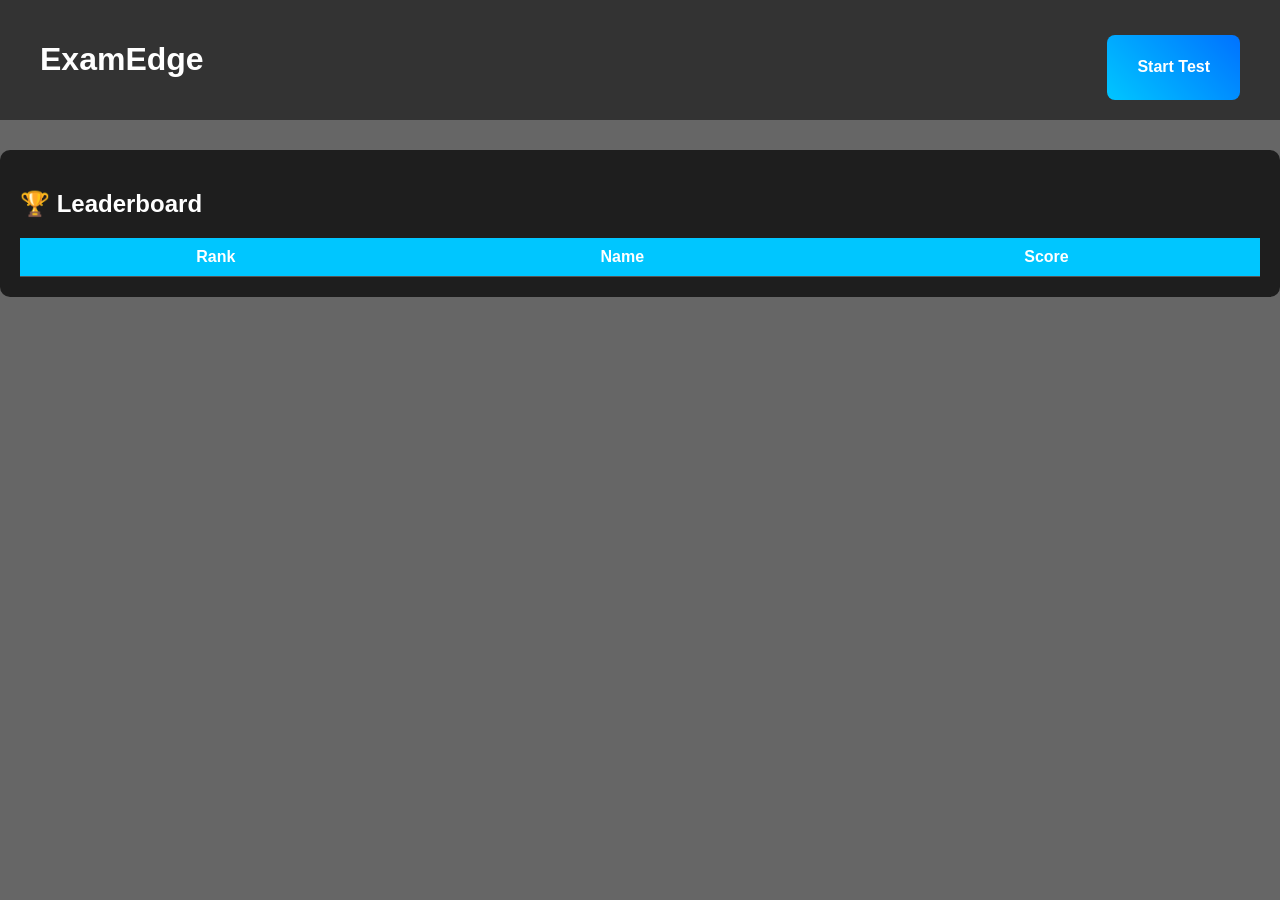
==== index.html @ 0e73878a "Add files via upload" ====
<!DOCTYPE html>
<html>
<head>
<title>ExamEdge</title>
<link rel="stylesheet" href="style.css">
</head>

<body>

<header>
<h1>ExamEdge</h1>
<button id="startBtn">Start Test</button>
</header>

<div class="exam-container hidden" id="quizBox">

<div class="top-bar">
⏱ Time Left : <span id="time">05:00</span>
</div>

<div class="exam-body">

<div class="palette-panel">
<h3>Questions</h3>
<div id="paletteBox"></div>
</div>

<div class="question-panel">

<h2 id="question"></h2>

<div class="options">
<button class="option"></button>
<button class="option"></button>
<button class="option"></button>
<button class="option"></button>
</div>

</div>

</div>

<div class="bottom-bar">

<button id="reviewBtn">Mark for Review</button>

<button id="prevBtn">Previous</button>

<button id="nextBtn">Save & Next</button>

</div>

</div>
<div id="leaderboardBox">

<h2>🏆 Leaderboard</h2>

<table>

<tr>
<th>Rank</th>
<th>Name</th>
<th>Score</th>
</tr>

<tbody id="leaderboardList"></tbody>

</table>

</div>

<script src="questions.js"></script>
<script src="script.js"></script>

</body>
</html>
---- style.css ----
/* body{
font-family:Arial;
background:#0f172a;
color:white;
margin:0;
}

header{
display:flex;
justify-content:space-between;
padding:20px 40px;
background:#1e293b;
}

button{
padding:10px 20px;
border:none;
background:#6366f1;
color:white;
border-radius:6px;
cursor:pointer;
}

.quiz-container{
width:600px;
margin:40px auto;
background:#1e293b;
padding:30px;
border-radius:12px;
}

.options{
display:grid;
grid-template-columns:1fr 1fr;
gap:15px;
margin-top:20px;
}

.option{
background:#334155;
padding:15px;
border-radius:8px;
}

.option:hover{
background:#6366f1;
}

.hidden{
display:none;
}

.progress-bar{
width:100%;
height:8px;
background:#334155;
margin-top:5px;
border-radius:5px;
}

#progressFill{
height:8px;
background:#22c55e;
width:0%;
border-radius:5px;
}

.timer{
position:relative;
width:80px;
}

.timer span{
position:absolute;
top:28px;
left:30px;
font-size:18px;
}

circle{
fill:none;
stroke:#22c55e;
stroke-width:5;
stroke-dasharray:220;
stroke-dashoffset:0;
transition:stroke-dashoffset 1s linear;
}

#leaderboard{
text-align:center;
margin-top:30px;
}
.auth-bg{
background: linear-gradient(135deg,#4f46e5,#9333ea);
height:100vh;
display:flex;
align-items:center;
justify-content:center;
}

.auth-container{
background:white;
padding:40px;
border-radius:12px;
width:300px;
text-align:center;
color:black;
}

.auth-container input{
width:100%;
padding:10px;
margin:10px 0;
border:1px solid #ddd;
border-radius:6px;
}

.auth-container button{
width:100%;
background:#4f46e5;
padding:10px;
border:none;
color:white;
border-radius:6px;
}

.auth-container a{
color:#4f46e5;
text-decoration:none;
}





body{
font-family: 'Segoe UI', sans-serif;
margin:0;
background: linear-gradient(rgba(0,0,0,0.7),rgba(0,0,0,0.7)),
url("https://images.unsplash.com/photo-1524995997946-a1c2e315a42f");
background-size:cover;
background-position:center;
color:white;
}

header{
display:flex;
justify-content:space-between;
align-items:center;
padding:20px 50px;
background:rgba(0,0,0,0.5);
backdrop-filter: blur(10px);
}

header h1{
font-size:32px;
letter-spacing:1px;
}

.quiz-container{
width:650px;
margin:50px auto;
padding:35px;
border-radius:15px;
background:rgba(255,255,255,0.08);
backdrop-filter:blur(12px);
box-shadow:0 10px 30px rgba(0,0,0,0.6);
}

button{
background:linear-gradient(45deg,#6366f1,#9333ea);
border:none;
padding:12px 25px;
color:white;
border-radius:8px;
font-size:16px;
cursor:pointer;
transition:0.3s;
}

button:hover{
transform:scale(1.05);
box-shadow:0 5px 15px rgba(0,0,0,0.5);
}

.option{
background:rgba(255,255,255,0.15);
padding:15px;
border-radius:8px;
border:1px solid rgba(255,255,255,0.2);
transition:0.3s;
}

.option:hover{
background:#6366f1;
transform:translateY(-3px);
}

.auth-bg{
height:100vh;
display:flex;
justify-content:center;
align-items:center;
background:linear-gradient(rgba(0,0,0,0.6),rgba(0,0,0,0.6)),
url("https://images.unsplash.com/photo-1519389950473-47ba0277781c");
background-size:cover;
}

.auth-container{
width:320px;
padding:40px;
border-radius:15px;
background:rgba(255,255,255,0.1);
backdrop-filter:blur(10px);
box-shadow:0 10px 25px rgba(0,0,0,0.6);
text-align:center;
}

.auth-container input{
width:100%;
padding:12px;
margin:10px 0;
border:none;
border-radius:6px;
outline:none;
}

.input-box{
display:flex;
align-items:center;
background:white;
border-radius:6px;
margin:10px 0;
padding:8px;
}

.input-box i{
color:#6366f1;
margin-right:8px;
} */
/* 
.palette{
margin-top:25px;
}

#paletteBox{
display:grid;
grid-template-columns:repeat(5,1fr);
gap:8px;
margin-top:10px;
}

.palette-btn{
padding:10px;
border-radius:6px;
border:none;
background:#475569;
color:white;
cursor:pointer;
}

.palette-btn:hover{
background:#6366f1;
}

.palette-btn.active{
background:#3b82f6;
}

.palette-btn.answered{
background:#22c55e;
} */

body{
margin:0;
font-family:Arial;
background:linear-gradient(rgba(0,0,0,0.6),rgba(0,0,0,0.6)),
url("https://images.unsplash.com/photo-1524995997946-a1c2e315a42f");
background-size:cover;
color:white;
}

header{
display:flex;
justify-content:space-between;
padding:20px 40px;
background:rgba(0,0,0,0.5);
}
#startBtn{
width: fit-content;
padding:12px 30px;
}

button{
padding:10px 20px;
border:none;
background:linear-gradient(45deg,#6366f1,#9333ea);
color:white;
border-radius:6px;
cursor:pointer;
}

.hidden{
display:none;
}

.exam-container{
width:90%;
margin:auto;
margin-top:20px;
}

.top-bar{
background:#1e293b;
padding:15px;
text-align:center;
font-size:18px;
border-radius:6px;
}

.exam-body{
display:flex;
margin-top:15px;
}

.palette-panel{
width:25%;
background:rgba(0,0,0,0.5);
padding:20px;
border-radius:10px;
}

#paletteBox{
display:grid;
grid-template-columns:repeat(5,1fr);
gap:8px;
margin-top:10px;
}

.palette-btn{
padding:10px;
border:none;
background:#475569;
color:white;
border-radius:5px;
cursor:pointer;
}

.palette-btn.active{
background:#3b82f6;
}

.palette-btn.answered{
background:#22c55e;
}

.palette-btn.review{
background:#f59e0b;
}

.question-panel{
flex:1;
margin-left:20px;
background:rgba(255,255,255,0.1);
padding:30px;
border-radius:10px;
}

.options{
display:grid;
grid-template-columns:1fr 1fr;
gap:15px;
margin-top:20px;
}

.option{
padding:15px;
border:none;
background:#334155;
color:white;
border-radius:8px;
cursor:pointer;
}

.option:hover{
background:#6366f1;
}

.bottom-bar{
margin-top:20px;
display:flex;
justify-content:center;
gap:15px;
}

#leaderboardBox{
margin-top:30px;
background:rgba(0,0,0,0.7);
padding:20px;
border-radius:10px;
}

table{
width:100%;
border-collapse:collapse;
}

th,td{
padding:10px;
text-align:center;
border-bottom:1px solid #555;
}

th{
background:#00c6ff;
}


/* Background */

body.auth-bg{
margin:0;
font-family:Arial, Helvetica, sans-serif;
height:100vh;
display:flex;
justify-content:center;
align-items:center;

background:linear-gradient(135deg,#1d2671,#c33764);
}


/* Container */

.auth-container{

width:350px;
padding:40px;
border-radius:15px;

background:rgba(255,255,255,0.1);
backdrop-filter:blur(10px);

box-shadow:0 10px 30px rgba(0,0,0,0.4);

text-align:center;
color:white;

}


/* Title */

.auth-container h1{
margin-bottom:10px;
font-size:32px;
letter-spacing:1px;
}

.auth-container h3{
margin-bottom:25px;
font-weight:normal;
}


/* Input Box */

.input-box{

display:flex;
align-items:center;

background:rgba(255,255,255,0.2);
border-radius:8px;

margin:12px 0;
padding:10px;

}

.input-box i{
margin-right:10px;
color:white;
}

.input-box input{

border:none;
outline:none;
background:transparent;

color:white;
font-size:15px;
width:100%;

}

.input-box input::placeholder{
color:#ddd;
}


/* Button */

button{

width:100%;
padding:12px;

border:none;
border-radius:8px;

background:#00c6ff;
background:linear-gradient(45deg,#00c6ff,#0072ff);

color:white;
font-size:16px;
font-weight:bold;

cursor:pointer;

margin-top:15px;

transition:0.3s;

}

button:hover{

transform:scale(1.05);

box-shadow:0 5px 15px rgba(0,0,0,0.3);

}


/* Links */

.auth-container p{

margin-top:15px;
font-size:14px;

}

.auth-container a{

color:#00eaff;
text-decoration:none;
font-weight:bold;

}

.auth-container a:hover{
text-decoration:underline;
}


/* Error message */

#msg, #error{
margin-top:10px;
color:#ffb3b3;
font-size:14px;
}
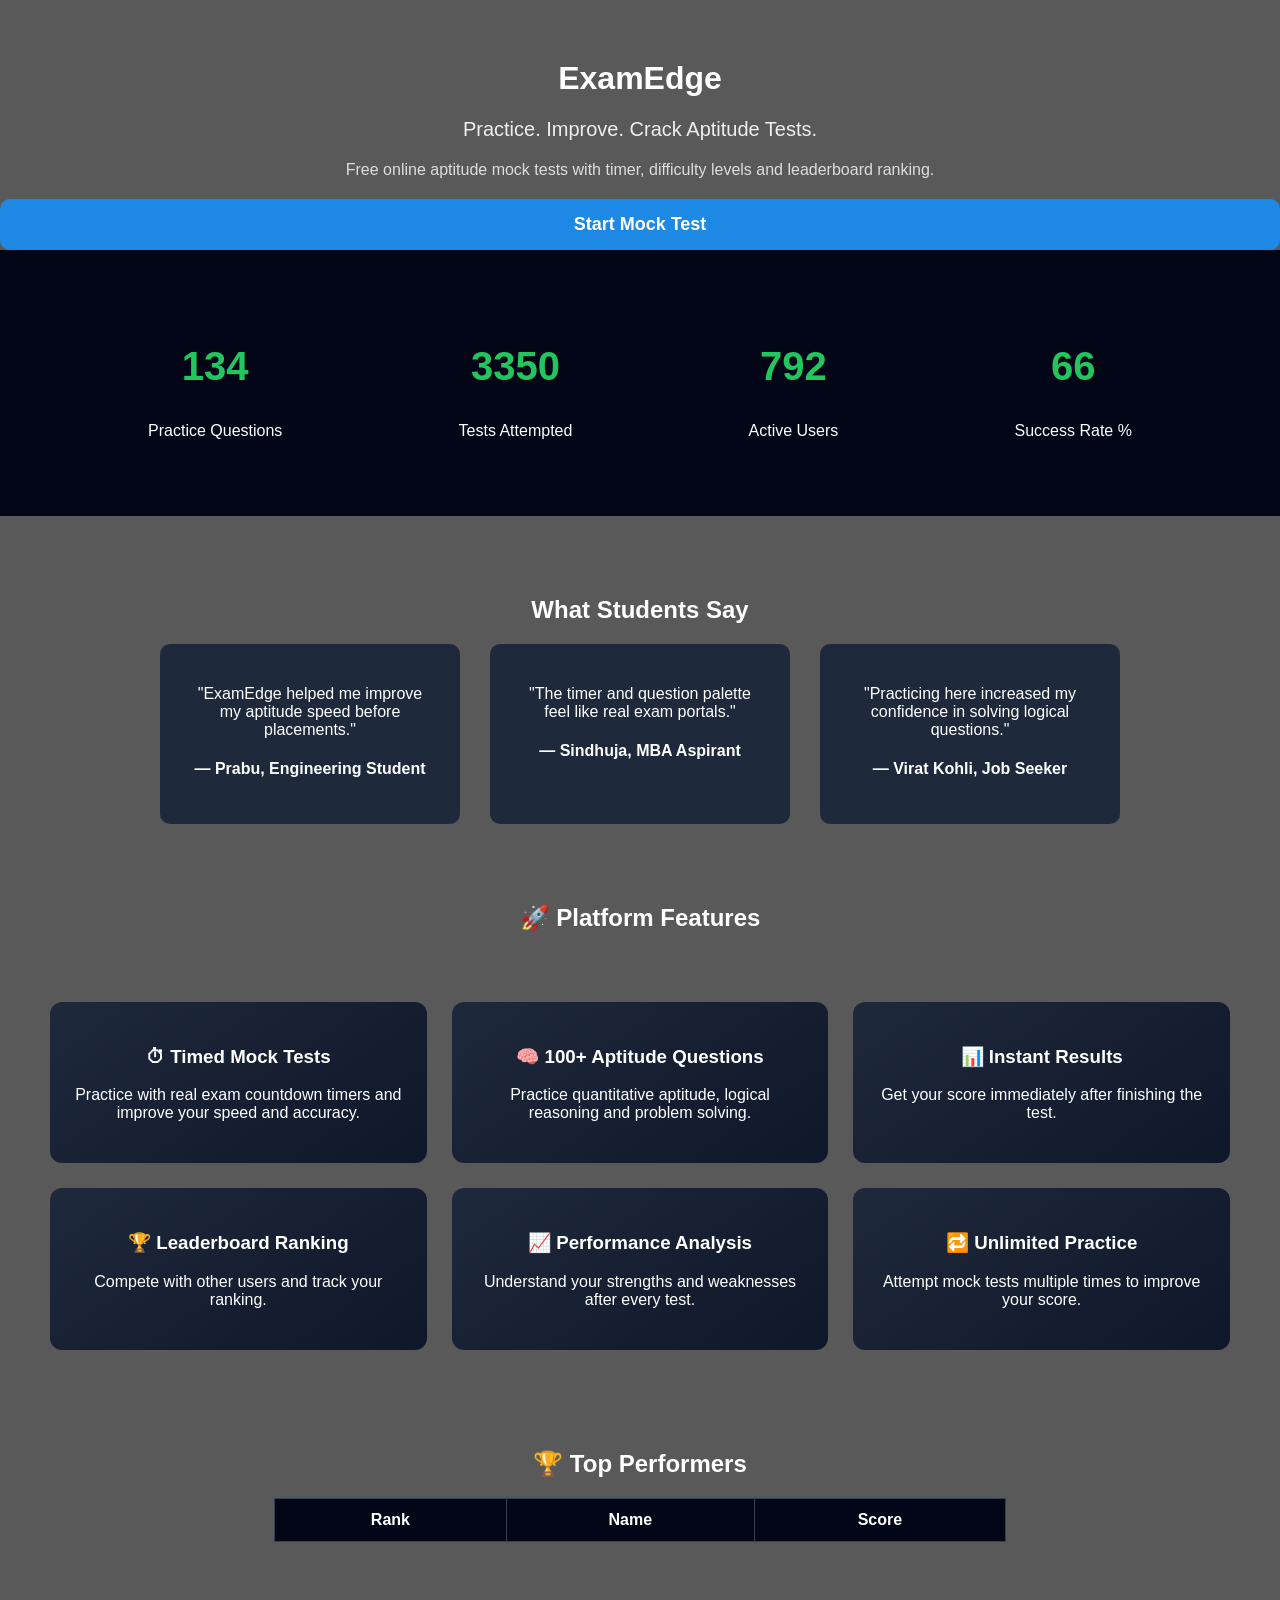
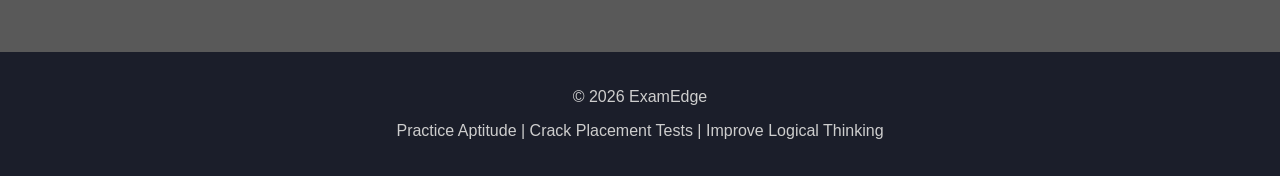
==== commit d8f015b9: "Add files via upload" ====
--- a/index.html
+++ b/index.html
@@ -7,70 +7,146 @@
 
 <body>
 
-<header>
+<div class="hero">
+
 <h1>ExamEdge</h1>
-<button id="startBtn">Start Test</button>
-</header>
 
-<div class="exam-container hidden" id="quizBox">
+<p class="tagline">Practice. Improve. Crack Aptitude Tests.</p>
 
-<div class="top-bar">
-⏱ Time Left : <span id="time">05:00</span>
+<p class="desc">
+Free online aptitude mock tests with timer,
+difficulty levels and leaderboard ranking.
+</p>
+
+<button class="start-btn" onclick="startTest()">
+Start Mock Test
+</button>
+
+<div class="stats-section">
+
+<div class="stat-box">
+<h2 class="counter" data-target="150">0</h2>
+<p>Practice Questions</p>
 </div>
 
-<div class="exam-body">
-
-<div class="palette-panel">
-<h3>Questions</h3>
-<div id="paletteBox"></div>
+<div class="stat-box">
+<h2 class="counter" data-target="5000">0</h2>
+<p>Tests Attempted</p>
 </div>
 
-<div class="question-panel">
+<div class="stat-box">
+<h2 class="counter" data-target="1200">0</h2>
+<p>Active Users</p>
+</div>
 
-<h2 id="question"></h2>
-
-<div class="options">
-<button class="option"></button>
-<button class="option"></button>
-<button class="option"></button>
-<button class="option"></button>
+<div class="stat-box">
+<h2 class="counter" data-target="95">0</h2>
+<p>Success Rate %</p>
 </div>
 
 </div>
 
 </div>
 
-<div class="bottom-bar">
+<div class="testimonials">
 
-<button id="reviewBtn">Mark for Review</button>
+<h2>What Students Say</h2>
 
-<button id="prevBtn">Previous</button>
+<div class="testimonial-grid">
 
-<button id="nextBtn">Save & Next</button>
+<div class="testimonial">
+<p>"ExamEdge helped me improve my aptitude speed before placements."</p>
+<h4>— Prabu, Engineering Student</h4>
+</div>
+
+<div class="testimonial">
+<p>"The timer and question palette feel like real exam portals."</p>
+<h4>— Sindhuja, MBA Aspirant</h4>
+</div>
+
+<div class="testimonial">
+<p>"Practicing here increased my confidence in solving logical questions."</p>
+<h4>— Virat Kohli, Job Seeker</h4>
+</div>
 
 </div>
 
 </div>
-<div id="leaderboardBox">
 
-<h2>🏆 Leaderboard</h2>
+<div class="features-section">
 
-<table>
+<h2 style="text-align: center">🚀 Platform Features</h2>
 
+<div class="features-grid">
+
+<div class="feature-card">
+<h3>⏱ Timed Mock Tests</h3>
+<p>Practice with real exam countdown timers and improve your speed and accuracy.</p>
+</div>
+
+<div class="feature-card">
+<h3>🧠 100+ Aptitude Questions</h3>
+<p>Practice quantitative aptitude, logical reasoning and problem solving.</p>
+</div>
+
+<div class="feature-card">
+<h3>📊 Instant Results</h3>
+<p>Get your score immediately after finishing the test.</p>
+</div>
+
+<div class="feature-card">
+<h3>🏆 Leaderboard Ranking</h3>
+<p>Compete with other users and track your ranking.</p>
+</div>
+
+<div class="feature-card">
+<h3>📈 Performance Analysis</h3>
+<p>Understand your strengths and weaknesses after every test.</p>
+</div>
+
+<div class="feature-card">
+<h3>🔁 Unlimited Practice</h3>
+<p>Attempt mock tests multiple times to improve your score.</p>
+</div>
+
+</div>
+
+</div>
+
+
+
+<script src="script.js"></script>
+
+</body>
+
+<div class="leaderboard-section">
+
+<h2>🏆 Top Performers</h2>
+
+<table class="leaderboard-table">
+
+<thead>
 <tr>
 <th>Rank</th>
 <th>Name</th>
 <th>Score</th>
 </tr>
+</thead>
 
-<tbody id="leaderboardList"></tbody>
+<tbody id="leaderboardList">
+</tbody>
 
 </table>
 
 </div>
 
-<script src="questions.js"></script>
-<script src="script.js"></script>
+<footer>
 
-</body>
+<p>© 2026 ExamEdge</p>
+
+<p>
+Practice Aptitude | Crack Placement Tests | Improve Logical Thinking
+</p>
+
+</footer>
 </html>
--- a/style.css
+++ b/style.css
@@ -1,32 +1,110 @@
-/* body{
-font-family:Arial;
-background:#0f172a;
-color:white;
+/* GLOBAL */
+
+body{
 margin:0;
-}
+font-family:Arial, Helvetica, sans-serif;
+color:white;
+background:linear-gradient(rgba(0,0,0,0.6),rgba(0,0,0,0.6)),
+url("https://images.unsplash.com/photo-1524995997946-a1c2e315a42f");
+background-size:cover;
+background-position:center;
+}
+
+/* HEADER */
 
 header{
 display:flex;
 justify-content:space-between;
 padding:20px 40px;
-background:#1e293b;
+background:rgba(0,0,0,0.5);
 }
 
 button{
-padding:10px 20px;
-border:none;
-background:#6366f1;
-color:white;
+width:100%;
+padding:12px;
+border:none;
+border-radius:8px;
+background:linear-gradient(45deg,#00c6ff,#0072ff);
+color:white;
+font-size:16px;
+font-weight:bold;
+cursor:pointer;
+transition:0.3s;
+}
+
+button:hover{
+transform:scale(1.05);
+box-shadow:0 5px 20px rgba(0,0,0,0.4);
+}
+
+.hidden{
+display:none;
+}
+
+/* ========================= */
+/* EXAM PAGE */
+/* ========================= */
+
+.exam-container{
+width:90%;
+margin:auto;
+margin-top:20px;
+}
+
+.top-bar{
+background:#5769b7;
+padding:15px;
+text-align:center;
+font-size:18px;
 border-radius:6px;
+}
+
+.exam-body{
+display:flex;
+margin-top:15px;
+}
+
+.palette-panel{
+width:25%;
+background:rgba(0,0,0,0.5);
+padding:20px;
+border-radius:10px;
+}
+
+#paletteBox{
+display:grid;
+grid-template-columns:repeat(5,1fr);
+gap:8px;
+margin-top:10px;
+}
+
+.palette-btn{
+padding:10px;
+border:none;
+background:#475569;
+color:white;
+border-radius:5px;
 cursor:pointer;
 }
 
-.quiz-container{
-width:600px;
-margin:40px auto;
-background:#1e293b;
+.palette-btn.active{
+background:#3b82f6;
+}
+
+.palette-btn.answered{
+background:#22c55e;
+}
+
+.palette-btn.review{
+background:#f59e0b;
+}
+
+.question-panel{
+flex:1;
+margin-left:20px;
+background:rgba(255,255,255,0.1);
 padding:30px;
-border-radius:12px;
+border-radius:10px;
 }
 
 .options{
@@ -37,361 +115,28 @@
 }
 
 .option{
+padding:15px;
+border:none;
 background:#334155;
-padding:15px;
+color:white;
 border-radius:8px;
+cursor:pointer;
 }
 
 .option:hover{
 background:#6366f1;
 }
 
-.hidden{
-display:none;
-}
-
-.progress-bar{
-width:100%;
-height:8px;
-background:#334155;
-margin-top:5px;
-border-radius:5px;
-}
-
-#progressFill{
-height:8px;
-background:#22c55e;
-width:0%;
-border-radius:5px;
-}
-
-.timer{
-position:relative;
-width:80px;
-}
-
-.timer span{
-position:absolute;
-top:28px;
-left:30px;
-font-size:18px;
-}
-
-circle{
-fill:none;
-stroke:#22c55e;
-stroke-width:5;
-stroke-dasharray:220;
-stroke-dashoffset:0;
-transition:stroke-dashoffset 1s linear;
-}
-
-#leaderboard{
-text-align:center;
-margin-top:30px;
-}
-.auth-bg{
-background: linear-gradient(135deg,#4f46e5,#9333ea);
-height:100vh;
-display:flex;
-align-items:center;
-justify-content:center;
-}
-
-.auth-container{
-background:white;
-padding:40px;
-border-radius:12px;
-width:300px;
-text-align:center;
-color:black;
-}
-
-.auth-container input{
-width:100%;
-padding:10px;
-margin:10px 0;
-border:1px solid #ddd;
-border-radius:6px;
-}
-
-.auth-container button{
-width:100%;
-background:#4f46e5;
-padding:10px;
-border:none;
-color:white;
-border-radius:6px;
-}
-
-.auth-container a{
-color:#4f46e5;
-text-decoration:none;
-}
-
-
-
-
-
-body{
-font-family: 'Segoe UI', sans-serif;
-margin:0;
-background: linear-gradient(rgba(0,0,0,0.7),rgba(0,0,0,0.7)),
-url("https://images.unsplash.com/photo-1524995997946-a1c2e315a42f");
-background-size:cover;
-background-position:center;
-color:white;
-}
-
-header{
-display:flex;
-justify-content:space-between;
-align-items:center;
-padding:20px 50px;
-background:rgba(0,0,0,0.5);
-backdrop-filter: blur(10px);
-}
-
-header h1{
-font-size:32px;
-letter-spacing:1px;
-}
-
-.quiz-container{
-width:650px;
-margin:50px auto;
-padding:35px;
-border-radius:15px;
-background:rgba(255,255,255,0.08);
-backdrop-filter:blur(12px);
-box-shadow:0 10px 30px rgba(0,0,0,0.6);
-}
-
-button{
-background:linear-gradient(45deg,#6366f1,#9333ea);
-border:none;
-padding:12px 25px;
-color:white;
-border-radius:8px;
-font-size:16px;
-cursor:pointer;
-transition:0.3s;
-}
-
-button:hover{
-transform:scale(1.05);
-box-shadow:0 5px 15px rgba(0,0,0,0.5);
-}
-
-.option{
-background:rgba(255,255,255,0.15);
-padding:15px;
-border-radius:8px;
-border:1px solid rgba(255,255,255,0.2);
-transition:0.3s;
-}
-
-.option:hover{
-background:#6366f1;
-transform:translateY(-3px);
-}
-
-.auth-bg{
-height:100vh;
-display:flex;
-justify-content:center;
-align-items:center;
-background:linear-gradient(rgba(0,0,0,0.6),rgba(0,0,0,0.6)),
-url("https://images.unsplash.com/photo-1519389950473-47ba0277781c");
-background-size:cover;
-}
-
-.auth-container{
-width:320px;
-padding:40px;
-border-radius:15px;
-background:rgba(255,255,255,0.1);
-backdrop-filter:blur(10px);
-box-shadow:0 10px 25px rgba(0,0,0,0.6);
-text-align:center;
-}
-
-.auth-container input{
-width:100%;
-padding:12px;
-margin:10px 0;
-border:none;
-border-radius:6px;
-outline:none;
-}
-
-.input-box{
-display:flex;
-align-items:center;
-background:white;
-border-radius:6px;
-margin:10px 0;
-padding:8px;
-}
-
-.input-box i{
-color:#6366f1;
-margin-right:8px;
-} */
-/* 
-.palette{
-margin-top:25px;
-}
-
-#paletteBox{
-display:grid;
-grid-template-columns:repeat(5,1fr);
-gap:8px;
-margin-top:10px;
-}
-
-.palette-btn{
-padding:10px;
-border-radius:6px;
-border:none;
-background:#475569;
-color:white;
-cursor:pointer;
-}
-
-.palette-btn:hover{
-background:#6366f1;
-}
-
-.palette-btn.active{
-background:#3b82f6;
-}
-
-.palette-btn.answered{
-background:#22c55e;
-} */
-
-body{
-margin:0;
-font-family:Arial;
-background:linear-gradient(rgba(0,0,0,0.6),rgba(0,0,0,0.6)),
-url("https://images.unsplash.com/photo-1524995997946-a1c2e315a42f");
-background-size:cover;
-color:white;
-}
-
-header{
-display:flex;
-justify-content:space-between;
-padding:20px 40px;
-background:rgba(0,0,0,0.5);
-}
-#startBtn{
-width: fit-content;
-padding:12px 30px;
-}
-
-button{
-padding:10px 20px;
-border:none;
-background:linear-gradient(45deg,#6366f1,#9333ea);
-color:white;
-border-radius:6px;
-cursor:pointer;
-}
-
-.hidden{
-display:none;
-}
-
-.exam-container{
-width:90%;
-margin:auto;
-margin-top:20px;
-}
-
-.top-bar{
-background:#1e293b;
-padding:15px;
-text-align:center;
-font-size:18px;
-border-radius:6px;
-}
-
-.exam-body{
-display:flex;
-margin-top:15px;
-}
-
-.palette-panel{
-width:25%;
-background:rgba(0,0,0,0.5);
-padding:20px;
-border-radius:10px;
-}
-
-#paletteBox{
-display:grid;
-grid-template-columns:repeat(5,1fr);
-gap:8px;
-margin-top:10px;
-}
-
-.palette-btn{
-padding:10px;
-border:none;
-background:#475569;
-color:white;
-border-radius:5px;
-cursor:pointer;
-}
-
-.palette-btn.active{
-background:#3b82f6;
-}
-
-.palette-btn.answered{
-background:#22c55e;
-}
-
-.palette-btn.review{
-background:#f59e0b;
-}
-
-.question-panel{
-flex:1;
-margin-left:20px;
-background:rgba(255,255,255,0.1);
-padding:30px;
-border-radius:10px;
-}
-
-.options{
-display:grid;
-grid-template-columns:1fr 1fr;
-gap:15px;
-margin-top:20px;
-}
-
-.option{
-padding:15px;
-border:none;
-background:#334155;
-color:white;
-border-radius:8px;
-cursor:pointer;
-}
-
-.option:hover{
-background:#6366f1;
-}
-
 .bottom-bar{
 margin-top:20px;
 display:flex;
 justify-content:center;
 gap:15px;
 }
+
+/* ========================= */
+/* LEADERBOARD */
+/* ========================= */
 
 #leaderboardBox{
 margin-top:30px;
@@ -415,153 +160,582 @@
 background:#00c6ff;
 }
 
-
-/* Background */
+/* ========================= */
+/* AUTH PAGES (LOGIN / SIGNUP) */
+/* ========================= */
 
 body.auth-bg{
-margin:0;
-font-family:Arial, Helvetica, sans-serif;
 height:100vh;
 display:flex;
 justify-content:center;
 align-items:center;
-
-background:linear-gradient(135deg,#1d2671,#c33764);
-}
-
-
-/* Container */
+background:
+linear-gradient(rgba(0,0,0,0.7),rgba(0,0,0,0.7)),
+url("https://images.unsplash.com/photo-1497633762265-9d179a990aa6");
+background-size:cover;
+background-position:center;
+}
+
+/* AUTH CARD */
 
 .auth-container{
-
+width:420px;
+padding:50px;
+border-radius:15px;
+background:rgba(255,255,255,0.12);
+backdrop-filter:blur(12px);
+box-shadow:0 15px 40px rgba(0,0,0,0.5);
+text-align:center;
+}
+
+/* TITLES */
+
+.auth-container h1{
+font-size:36px;
+margin-bottom:20px;
+letter-spacing:1px;
+color:#00eaff;
+text-shadow:0 0 10px #00eaff;
+}
+
+.signup-subtitle{
+font-size:15px;
+color:#dcdcdc;
+margin-bottom:20px;
+}
+
+/* INPUT BOX */
+
+.input-box{
+display:flex;
+align-items:center;
+
+width: 92%;            /* full width */
+
+background:rgba(255,255,255,0.25);
+
+padding:15px;          /* bigger box */
+
+border-radius:12px;
+
+margin:10px 0;         /* space between boxes */
+}
+.input-box i{
+margin-right:10px;
+}
+
+.input-box input{
+
+border:none;
+outline:none;
+border-radius:10px;
+
+background:transparent;
+
+color:white;
+
+font-size:18px;       /* bigger text */
+
+width:100%;
+padding: 18px;
+
+}
+
+.input-box input::placeholder{
+color:#2c2c2c;
+font-weight:500;
+}
+/* LINKS */
+
+.auth-container p{
+margin-top:15px;
+font-size:14px;
+}
+
+.signup a{
+color:#00eaff;
+text-decoration:none;
+}
+
+.signup a:hover{
+text-decoration:underline;
+}
+
+/* ========================= */
+/* LOGIN PAGE LAYOUT */
+/* ========================= */
+
+#particles-js{
+position:absolute;
+width:100%;
+height:100%;
+z-index:0;
+}
+
+.container{
+position:relative;
+z-index:1;
+display:flex;
+justify-content:space-between;
+align-items:center;
+max-width:1200px;
+margin:auto;
+height:100vh;
+padding:40px;
+gap:60px;
+}
+
+.left{
+max-width:450px;
+display:flex;
+flex-direction:column;
+justify-content:center;
+gap:15px;
+}
+
+.logo{
+font-size:55px;
+color:#00eaff;
+animation:logoGlow 2s infinite alternate;
+}
+
+@keyframes logoGlow{
+from{ text-shadow:0 0 10px #00eaff }
+to{ text-shadow:0 0 25px #00eaff }
+}
+
+.subtitle{
+font-size:18px;
+margin-bottom:20px;
+}
+
+.typing{
+color:#00eaff;
+margin-bottom:20px;
+}
+
+.quote{
+font-style:italic;
+margin-bottom:30px;
+}
+
+/* FEATURES */
+
+.features{
+display:flex;
+flex-direction:column;
+gap:15px;
+}
+
+.feature{
+display:flex;
+align-items:center;
+gap:10px;
+font-size:16px;
+}
+
+.feature i{
+color:#00eaff;
+}
+
+/* LOGIN CARD */
+
+.login-card{
 width:350px;
+background:rgba(255, 255, 255, 0.081);
+backdrop-filter:blur(12px);
 padding:40px;
 border-radius:15px;
-
+box-shadow:0 10px 40px rgba(0,0,0,0.5);
+text-align:center;
+animation:cardFloat 4s infinite ease-in-out;
+}
+
+@keyframes cardFloat{
+0%{transform:translateY(0px)}
+50%{transform:translateY(-10px)}
+100%{transform:translateY(0px)}
+}
+
+.login-card h2{
+margin-bottom:25px;
+}
+
+.hero{
+text-align:center;
+margin-top:60px;
+}
+
+.tagline{
+font-size:20px;
+margin-top:10px;
+opacity:0.9;
+}
+
+.desc{
+max-width:600px;
+margin:auto;
+margin-top:10px;
+opacity:0.8;
+}
+
+.start-btn{
+margin-top:20px;
+padding:15px 40px;
+font-size:18px;
+border:none;
+border-radius:10px;
+background:#1e88e5;
+color:white;
+cursor:pointer;
+transition:0.3s;
+}
+
+.start-btn:hover{
+background:#1565c0;
+transform:scale(1.05);
+}
+
+/* FEATURES */
+
+.features{
+margin-top:80px;
+text-align:center;
+}
+
+.feature-grid{
+display:grid;
+grid-template-columns:repeat(4,1fr);
+gap:20px;
+margin-top:30px;
+padding:0 40px;
+}
+
+.feature{
 background:rgba(255,255,255,0.1);
+padding:20px;
+border-radius:10px;
 backdrop-filter:blur(10px);
-
-box-shadow:0 10px 30px rgba(0,0,0,0.4);
-
-text-align:center;
-color:white;
-
-}
-
-
-/* Title */
-
-.auth-container h1{
-margin-bottom:10px;
+}
+
+/* LEADERBOARD */
+
+.leaderboard-card{
+margin-top:60px;
+background:rgba(0,0,0,0.6);
+padding:20px;
+border-radius:10px;
+}
+
+table{
+width:100%;
+margin-top:20px;
+border-collapse:collapse;
+}
+
+th,td{
+padding:10px;
+border-bottom:1px solid rgba(255,255,255,0.2);
+}
+
+footer{
+margin-top:80px;
+text-align:center;
+opacity:0.7;
+}
+
+body{
+margin:0;
+font-family:Arial;
+background:
+linear-gradient(rgba(0,0,0,0.65),rgba(0,0,0,0.65)),
+url("https://images.unsplash.com/photo-1519389950473-47ba0277781c");
+
+background-size:cover;
+background-position:center;
+color:white;
+}
+
+.title{
+margin:20px;
 font-size:32px;
-letter-spacing:1px;
-}
-
-.auth-container h3{
-margin-bottom:25px;
-font-weight:normal;
-}
-
-
-/* Input Box */
-
-.input-box{
-
-display:flex;
-align-items:center;
-
-background:rgba(255,255,255,0.2);
+}
+
+.timer{
+background:#24364f;
+padding:15px;
+text-align:center;
 border-radius:8px;
-
-margin:12px 0;
+margin:20px;
+}
+
+.exam-container{
+display:flex;
+gap:30px;
+margin:20px;
+}
+
+.question-panel{
+width:250px;
+background:rgba(0,0,0,0.5);
+padding:20px;
+border-radius:10px;
+}
+
+.question-grid{
+display:grid;
+grid-template-columns:repeat(5,1fr);
+gap:10px;
+margin-top:10px;
+}
+
+.question-grid button{
 padding:10px;
-
-}
-
-.input-box i{
-margin-right:10px;
-color:white;
-}
-
-.input-box input{
-
-border:none;
-outline:none;
-background:transparent;
-
-color:white;
-font-size:15px;
-width:100%;
-
-}
-
-.input-box input::placeholder{
-color:#ddd;
-}
-
-
-/* Button */
-
-button{
-
-width:100%;
+background:#4b5d73;
+border:none;
+color:white;
+border-radius:6px;
+}
+
+.quiz-box{
+flex:1;
+background:rgba(0,0,0,0.4);
+padding:30px;
+border-radius:10px;
+}
+
+.options{
+display:grid;
+grid-template-columns:1fr 1fr;
+gap:20px;
+margin-top:30px;
+}
+
+.options button{
+padding:15px;
+background:#3e5068;
+border:none;
+color:white;
+border-radius:8px;
+cursor:pointer;
+}
+
+.bottom-bar{
+display:flex;
+justify-content:space-between;
+margin:30px;
+}
+
+.bottom-bar button{
+padding:15px 30px;
+background:#1e88e5;
+border:none;
+color:white;
+border-radius:8px;
+}
+
+.palette-btn{
+padding:8px;
+margin:4px;
+border:none;
+background:#475569;
+color:white;
+border-radius:5px;
+cursor:pointer;
+}
+
+.palette-btn.active{
+background:#3b82f6;
+}
+
+.palette-btn.answered{
+background:#22c55e;
+}
+
+.palette-btn.review{
+background:#f59e0b;
+}
+
+.features-grid{
+display:grid;
+grid-template-columns:repeat(3,1fr);
+gap:20px;
+padding:40px;
+}
+
+.feature-card{
+background:#1e293b;
+padding:20px;
+border-radius:10px;
+text-align:center;
+}
+
+.steps{
+display:flex;
+justify-content:space-around;
+padding:40px;
+}
+
+.stats-section{
+display:flex;
+justify-content:space-around;
+padding:40px;
+background:#0f172a;
+}
+
+.stat{
+text-align:center;
+}
+
+footer{
+text-align:center;
+padding:20px;
+background:#020617;
+}
+
+/* STATS */
+
+.stats-section{
+display:flex;
+justify-content:space-around;
+padding:60px;
+background:#020617;
+}
+
+.stat-box{
+text-align:center;
+}
+
+.stat-box h2{
+font-size:40px;
+color:#22c55e;
+}
+
+/* FEATURES */
+
+.features-grid{
+display:grid;
+grid-template-columns:repeat(3,1fr);
+gap:25px;
+padding:50px;
+}
+
+.feature-card{
+background:linear-gradient(145deg,#1e293b,#0f172a);
+padding:25px;
+border-radius:12px;
+text-align:center;
+transition:0.3s;
+}
+
+.feature-card:hover{
+transform:translateY(-5px);
+}
+
+/* TESTIMONIALS */
+
+.testimonials{
+padding:60px;
+text-align:center;
+}
+
+.testimonial-grid{
+display:flex;
+gap:30px;
+justify-content:center;
+}
+
+.testimonial{
+background:#1e293b;
+padding:25px;
+border-radius:10px;
+width:250px;
+}
+
+.leaderboard-section{
+padding:30px;
+text-align:center;
+}
+
+.leaderboard-table{
+width:60%;
+margin:auto;
+border-collapse:collapse;
+background:#1e293b;
+}
+
+.leaderboard-table th,
+.leaderboard-table td{
 padding:12px;
-
-border:none;
+border:1px solid #334155;
+}
+
+.leaderboard-table th{
+background:#0f172a;
+}
+
+.leaderboard-table tr:hover{
+background:#334155;
+}
+
+.leaderboard-table{
+
+width:60%;
+margin:auto;
+border-collapse:collapse;
+background:#1e293b;
+color:white;
+
+}
+
+.leaderboard-table th,
+.leaderboard-table td{
+
+padding:12px;
+border:1px solid #334155;
+
+}
+
+.leaderboard-table th{
+
+background:#020617;
+
+}
+
+.leaderboard-intro{
+text-align:center;
+margin:30px;
+}
+
+.performance-info{
+width:60%;
+margin:auto;
+background:#1e293b;
+padding:20px;
 border-radius:8px;
-
-background:#00c6ff;
-background:linear-gradient(45deg,#00c6ff,#0072ff);
-
-color:white;
-font-size:16px;
-font-weight:bold;
-
+}
+
+.performance-info ul{
+line-height:1.8;
+}
+
+.motivation{
+text-align:center;
+margin:30px;
+font-style:italic;
+}
+
+.leaderboard-actions{
+text-align:center;
+margin:30px;
+}
+
+.leaderboard-actions button{
+padding:10px 20px;
+margin:10px;
+border:none;
+background:#22c55e;
+color:white;
+border-radius:6px;
 cursor:pointer;
-
-margin-top:15px;
-
-transition:0.3s;
-
-}
-
-button:hover{
-
-transform:scale(1.05);
-
-box-shadow:0 5px 15px rgba(0,0,0,0.3);
-
-}
-
-
-/* Links */
-
-.auth-container p{
-
-margin-top:15px;
-font-size:14px;
-
-}
-
-.auth-container a{
-
-color:#00eaff;
-text-decoration:none;
-font-weight:bold;
-
-}
-
-.auth-container a:hover{
-text-decoration:underline;
-}
-
-
-/* Error message */
-
-#msg, #error{
-margin-top:10px;
-color:#ffb3b3;
-font-size:14px;
-}
-
-
+}
